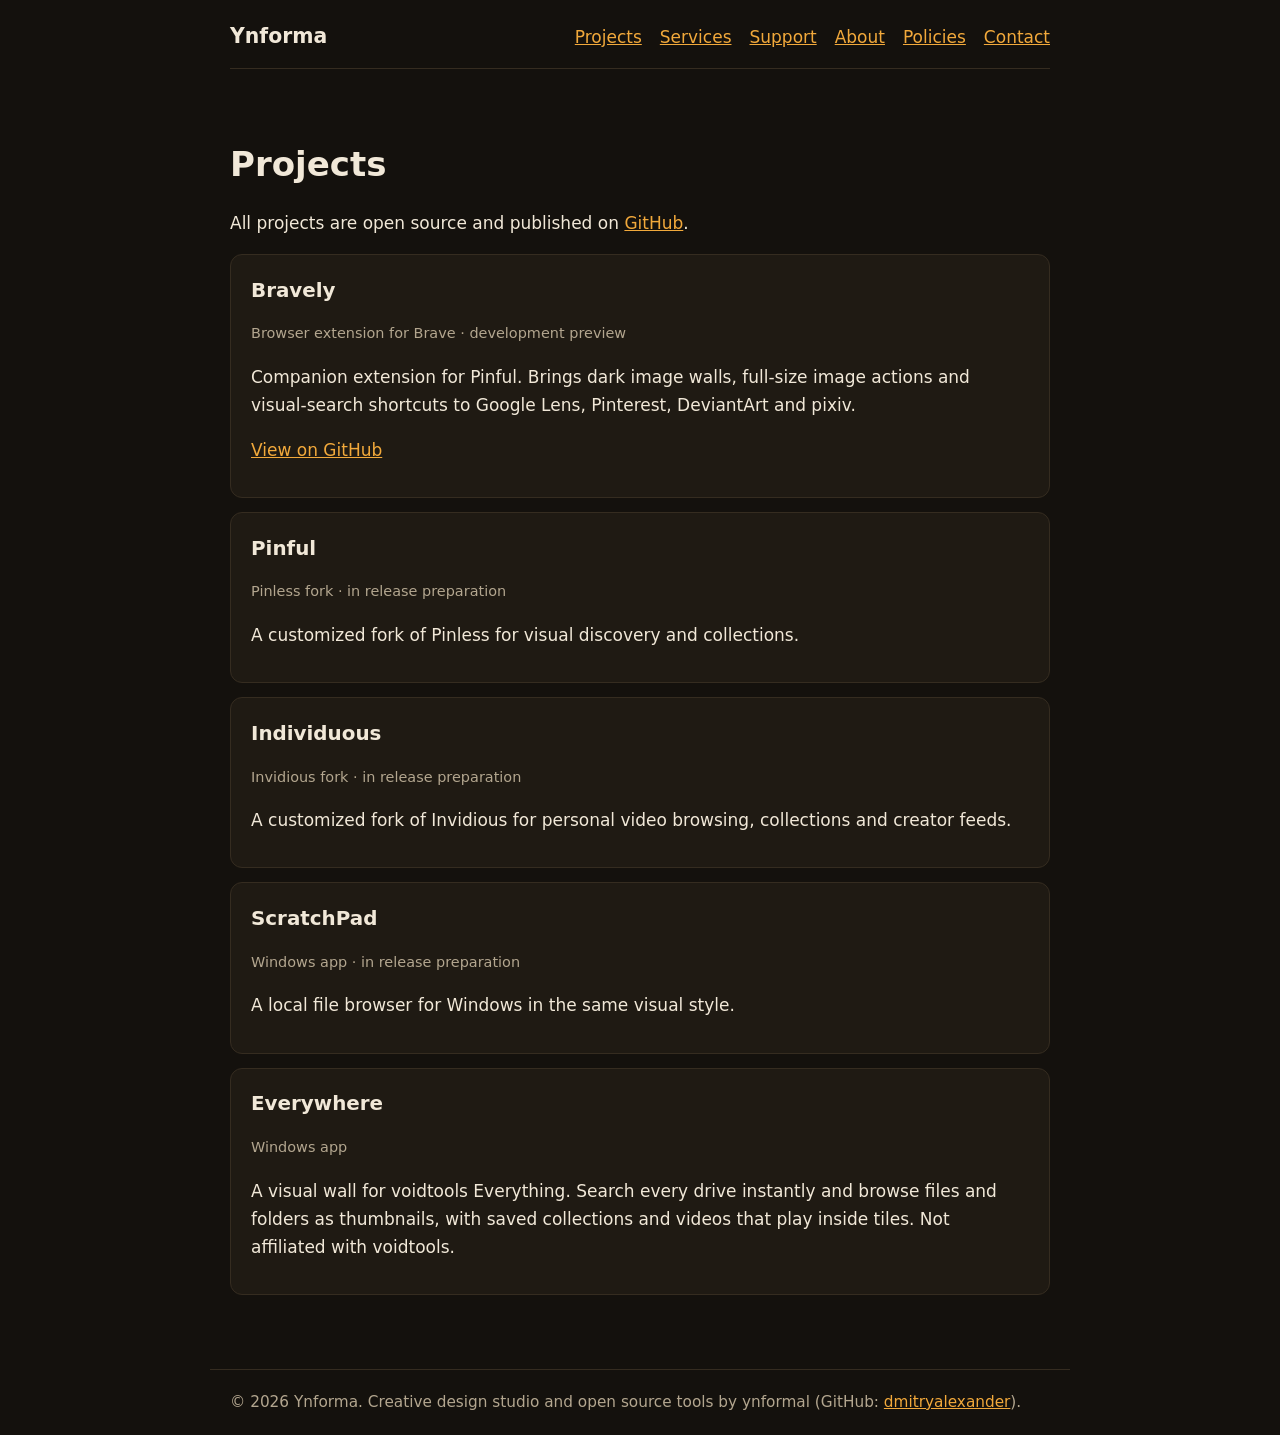
==== projects.html @ 9711aba9 "Add files via upload" ====
<!doctype html><html lang="en"><head><meta charset="utf-8"><meta name="viewport" content="width=device-width,initial-scale=1"><title>Projects - Ynforma</title><meta name="description" content="Open source projects by Ynforma: Bravely, Pinful, Individuous, ScratchPad and Everywhere."><link rel="stylesheet" href="style.css"></head><body><header><nav><a class="brand" href="index.html">Ynforma</a><a href="projects.html">Projects</a><a href="services.html">Services</a><a href="support.html">Support</a><a href="about.html">About</a><a href="policies.html">Policies</a><a href="contact.html">Contact</a></nav></header><main>
<h1>Projects</h1><p>All projects are open source and published on <a href="https://github.com/dmitryalexander">GitHub</a>.</p>
<div class="card"><h3>Bravely</h3><p class="tag">Browser extension for Brave &middot; development preview</p><p>Companion extension for Pinful. Brings dark image walls, full-size image actions and visual-search shortcuts to Google Lens, Pinterest, DeviantArt and pixiv.</p><p><a href="https://github.com/dmitryalexander/bravely">View on GitHub</a></p></div>
<div class="card"><h3>Pinful</h3><p class="tag">Pinless fork &middot; in release preparation</p><p>A customized fork of Pinless for visual discovery and collections.</p></div>
<div class="card"><h3>Individuous</h3><p class="tag">Invidious fork &middot; in release preparation</p><p>A customized fork of Invidious for personal video browsing, collections and creator feeds.</p></div>
<div class="card"><h3>ScratchPad</h3><p class="tag">Windows app &middot; in release preparation</p><p>A local file browser for Windows in the same visual style.</p></div>
<div class="card"><h3>Everywhere</h3><p class="tag">Windows app</p><p>A visual wall for voidtools Everything. Search every drive instantly and browse files and folders as thumbnails, with saved collections and videos that play inside tiles. Not affiliated with voidtools.</p></div>
</main><footer>&copy; 2026 Ynforma. Creative design studio and open source tools by ynformal (GitHub: <a href="https://github.com/dmitryalexander">dmitryalexander</a>).</footer></body></html>
---- style.css ----
:root{--bg:#14110d;--fg:#f1e8d8;--muted:#b3a68f;--amber:#f2a93b;--card:#1f1a13;--line:#352c20}
*{box-sizing:border-box}body{margin:0;background:var(--bg);color:var(--fg);font:17px/1.65 system-ui,Segoe UI,sans-serif}
a{color:var(--amber)}header,main,footer{max-width:860px;margin:0 auto;padding:20px}
nav{display:flex;gap:18px;flex-wrap:wrap;align-items:center;border-bottom:1px solid var(--line);padding-bottom:14px}
nav .brand{font-weight:700;font-size:1.2em;color:var(--fg);text-decoration:none;margin-right:auto}
h1{font-size:2em;margin:.8em 0 .3em}h2{margin-top:1.6em}
.card{background:var(--card);border:1px solid var(--line);border-radius:12px;padding:16px 20px;margin:14px 0}
.card h3{margin:.2em 0}.tag{color:var(--muted);font-size:.85em}
.btn{display:inline-block;background:var(--amber);color:#1a1209;padding:10px 18px;border-radius:999px;text-decoration:none;font-weight:600}
footer{color:var(--muted);font-size:.9em;border-top:1px solid var(--line);margin-top:40px}
img{max-width:100%;height:auto}
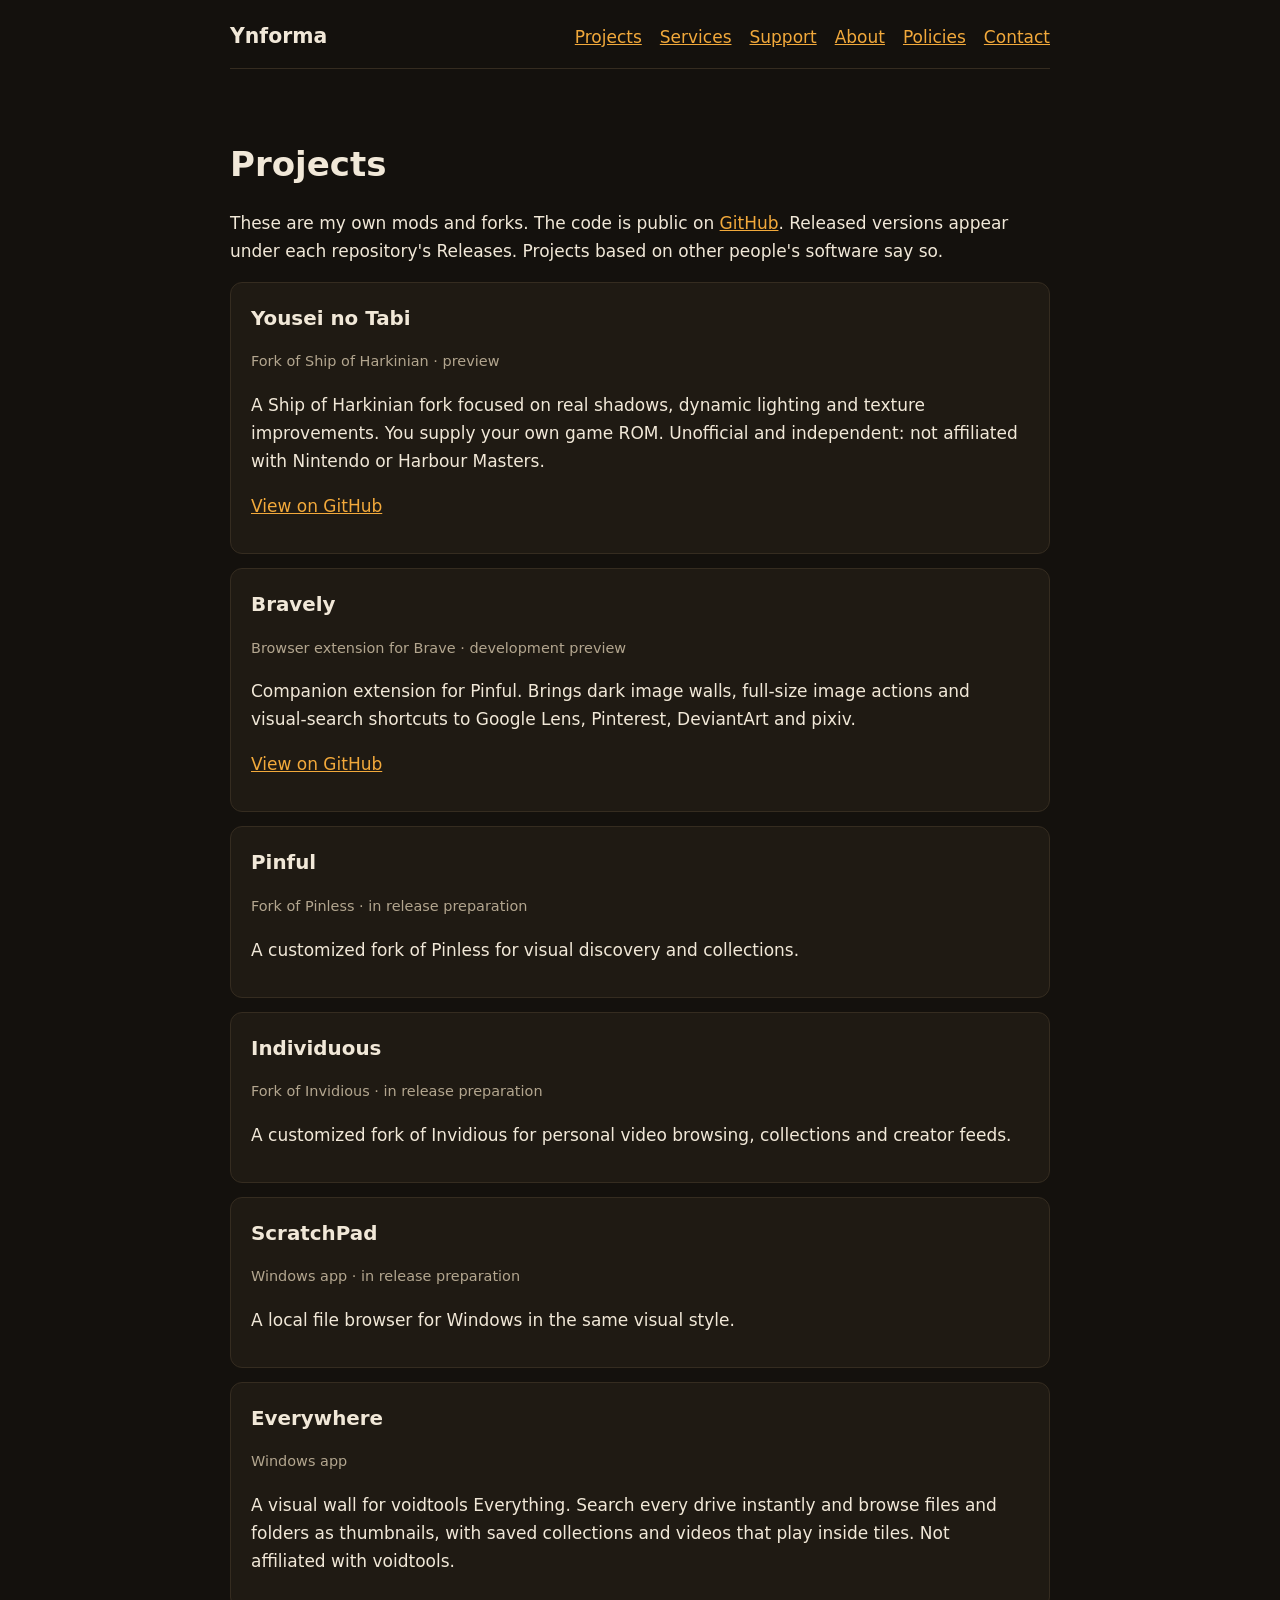
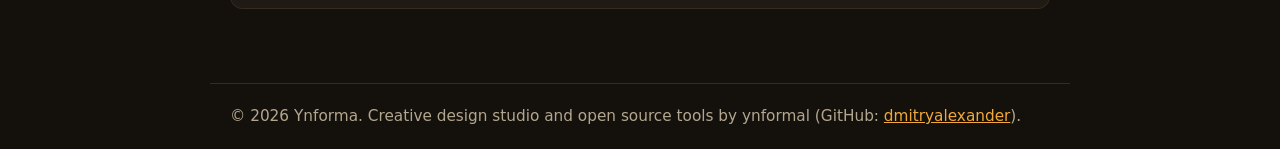
==== commit 67465225: "Add files via upload" ====
--- a/projects.html
+++ b/projects.html
@@ -1,8 +1,9 @@
-<!doctype html><html lang="en"><head><meta charset="utf-8"><meta name="viewport" content="width=device-width,initial-scale=1"><title>Projects - Ynforma</title><meta name="description" content="Open source projects by Ynforma: Bravely, Pinful, Individuous, ScratchPad and Everywhere."><link rel="stylesheet" href="style.css"></head><body><header><nav><a class="brand" href="index.html">Ynforma</a><a href="projects.html">Projects</a><a href="services.html">Services</a><a href="support.html">Support</a><a href="about.html">About</a><a href="policies.html">Policies</a><a href="contact.html">Contact</a></nav></header><main>
-<h1>Projects</h1><p>All projects are open source and published on <a href="https://github.com/dmitryalexander">GitHub</a>.</p>
+<!doctype html><html lang="en"><head><meta charset="utf-8"><meta name="viewport" content="width=device-width,initial-scale=1"><title>Projects - Ynforma</title><meta name="description" content="Open source projects by Ynforma: Yousei no Tabi, Bravely, Pinful, Individuous, ScratchPad and Everywhere."><link rel="stylesheet" href="style.css"></head><body><header><nav><a class="brand" href="index.html">Ynforma</a><a href="projects.html">Projects</a><a href="services.html">Services</a><a href="support.html">Support</a><a href="about.html">About</a><a href="policies.html">Policies</a><a href="contact.html">Contact</a></nav></header><main>
+<h1>Projects</h1><p>These are my own mods and forks. The code is public on <a href="https://github.com/dmitryalexander">GitHub</a>. Released versions appear under each repository's Releases. Projects based on other people's software say so.</p>
+<div class="card"><h3>Yousei no Tabi</h3><p class="tag">Fork of Ship of Harkinian &middot; preview</p><p>A Ship of Harkinian fork focused on real shadows, dynamic lighting and texture improvements. You supply your own game ROM. Unofficial and independent: not affiliated with Nintendo or Harbour Masters.</p><p><a href="https://github.com/dmitryalexander/yousei-no-tabi">View on GitHub</a></p></div>
 <div class="card"><h3>Bravely</h3><p class="tag">Browser extension for Brave &middot; development preview</p><p>Companion extension for Pinful. Brings dark image walls, full-size image actions and visual-search shortcuts to Google Lens, Pinterest, DeviantArt and pixiv.</p><p><a href="https://github.com/dmitryalexander/bravely">View on GitHub</a></p></div>
-<div class="card"><h3>Pinful</h3><p class="tag">Pinless fork &middot; in release preparation</p><p>A customized fork of Pinless for visual discovery and collections.</p></div>
-<div class="card"><h3>Individuous</h3><p class="tag">Invidious fork &middot; in release preparation</p><p>A customized fork of Invidious for personal video browsing, collections and creator feeds.</p></div>
+<div class="card"><h3>Pinful</h3><p class="tag">Fork of Pinless &middot; in release preparation</p><p>A customized fork of Pinless for visual discovery and collections.</p></div>
+<div class="card"><h3>Individuous</h3><p class="tag">Fork of Invidious &middot; in release preparation</p><p>A customized fork of Invidious for personal video browsing, collections and creator feeds.</p></div>
 <div class="card"><h3>ScratchPad</h3><p class="tag">Windows app &middot; in release preparation</p><p>A local file browser for Windows in the same visual style.</p></div>
 <div class="card"><h3>Everywhere</h3><p class="tag">Windows app</p><p>A visual wall for voidtools Everything. Search every drive instantly and browse files and folders as thumbnails, with saved collections and videos that play inside tiles. Not affiliated with voidtools.</p></div>
 </main><footer>&copy; 2026 Ynforma. Creative design studio and open source tools by ynformal (GitHub: <a href="https://github.com/dmitryalexander">dmitryalexander</a>).</footer></body></html>
